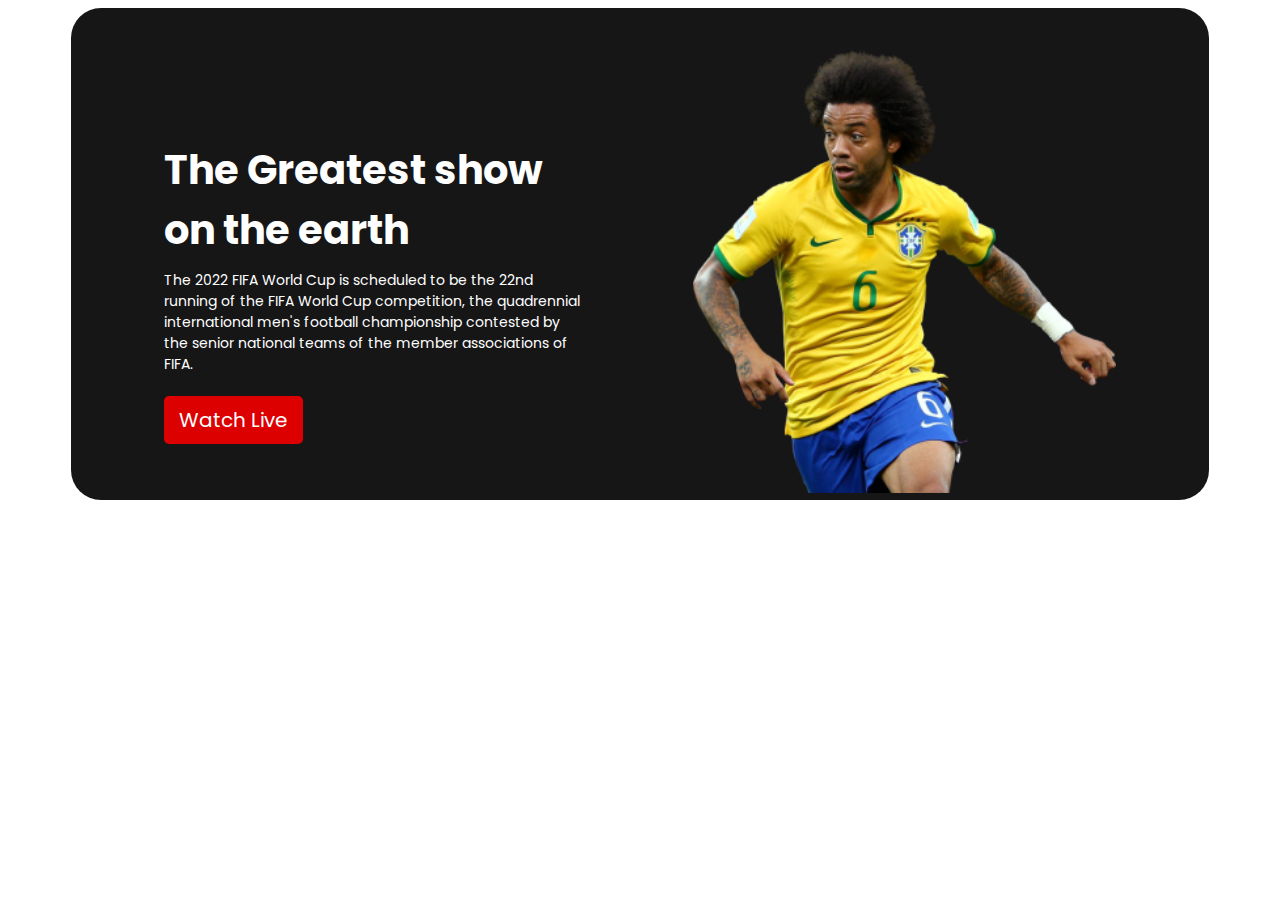
==== index.html @ 15c529ca "first commit" ====
<!DOCTYPE html>
<html lang="en">
<head>
    <meta charset="UTF-8">
    <meta http-equiv="X-UA-Compatible" content="IE=edge">
    <meta name="viewport" content="width=device-width, initial-scale=1.0">
    <title>World Cup 22</title>
    <!-- Font awesome -->
    <link rel="stylesheet" href="https://cdnjs.cloudflare.com/ajax/libs/font-awesome/6.1.1/css/all.min.css" integrity="sha512-KfkfwYDsLkIlwQp6LFnl8zNdLGxu9YAA1QvwINks4PhcElQSvqcyVLLD9aMhXd13uQjoXtEKNosOWaZqXgel0g==" crossorigin="anonymous" referrerpolicy="no-referrer" />
    <!-- Google Fonts -->
    <link rel="preconnect" href="https://fonts.googleapis.com">
    <link rel="preconnect" href="https://fonts.gstatic.com" crossorigin>
    <link href="https://fonts.googleapis.com/css2?family=Poppins&display=swap" rel="stylesheet">
    <!-- css -->
    <link rel="stylesheet" href="style.css">
</head>
<body>
    <!-- header -->
    <div class="container">
        <header>
            <div class="header-details">
                <h1>The Greatest show on the earth</h1>
                <p>The 2022 FIFA World Cup is scheduled to be the 22nd running of the FIFA World Cup competition, the quadrennial international men's football championship contested by the senior national teams of the member associations of FIFA. </p>
                <a href="">Watch Live <i class="fa-solid fa-angle-right"></i></a>
            </div>
            <div class="header-img">
                <img src="images/Banner Image.png" alt="">
            </div>
        </header>
    </div>
</body>
</html>
---- style.css ----
/* common codes start */
body{
    font-family: 'Poppins', sans-serif;
}
.container{
    width: 90%;
    margin: auto;
}
/* common codes end */



/*-----------------
    header starts
--------------------*/
header{
    background: #161616;
    border-radius: 30px;
    display: flex;
    justify-content: space-around;
    align-items: center;
    padding: 40px;
    padding-bottom:0 ;
    margin-bottom: 100px;
}
.header-details{
    color: white;
    width: 40%;
}
.header-details h1{
    font-weight: 700;
    font-size: 40px;
    margin-bottom: 10px;
}
.header-details p{
    font-weight: 400;
    font-size: 14px;
    margin-top: 0;
    margin-bottom: 30px;
}
.header-details a{
    color: white;
    text-decoration: none;
    padding: 10px 15px;
    font-weight: 400;
    font-size: 20px;
    background: #DD0000;
    border-radius: 5px;
}
.header-img{
    width: 40%;
}
.header-img img{
    width: 100%;
}
/* header ends */
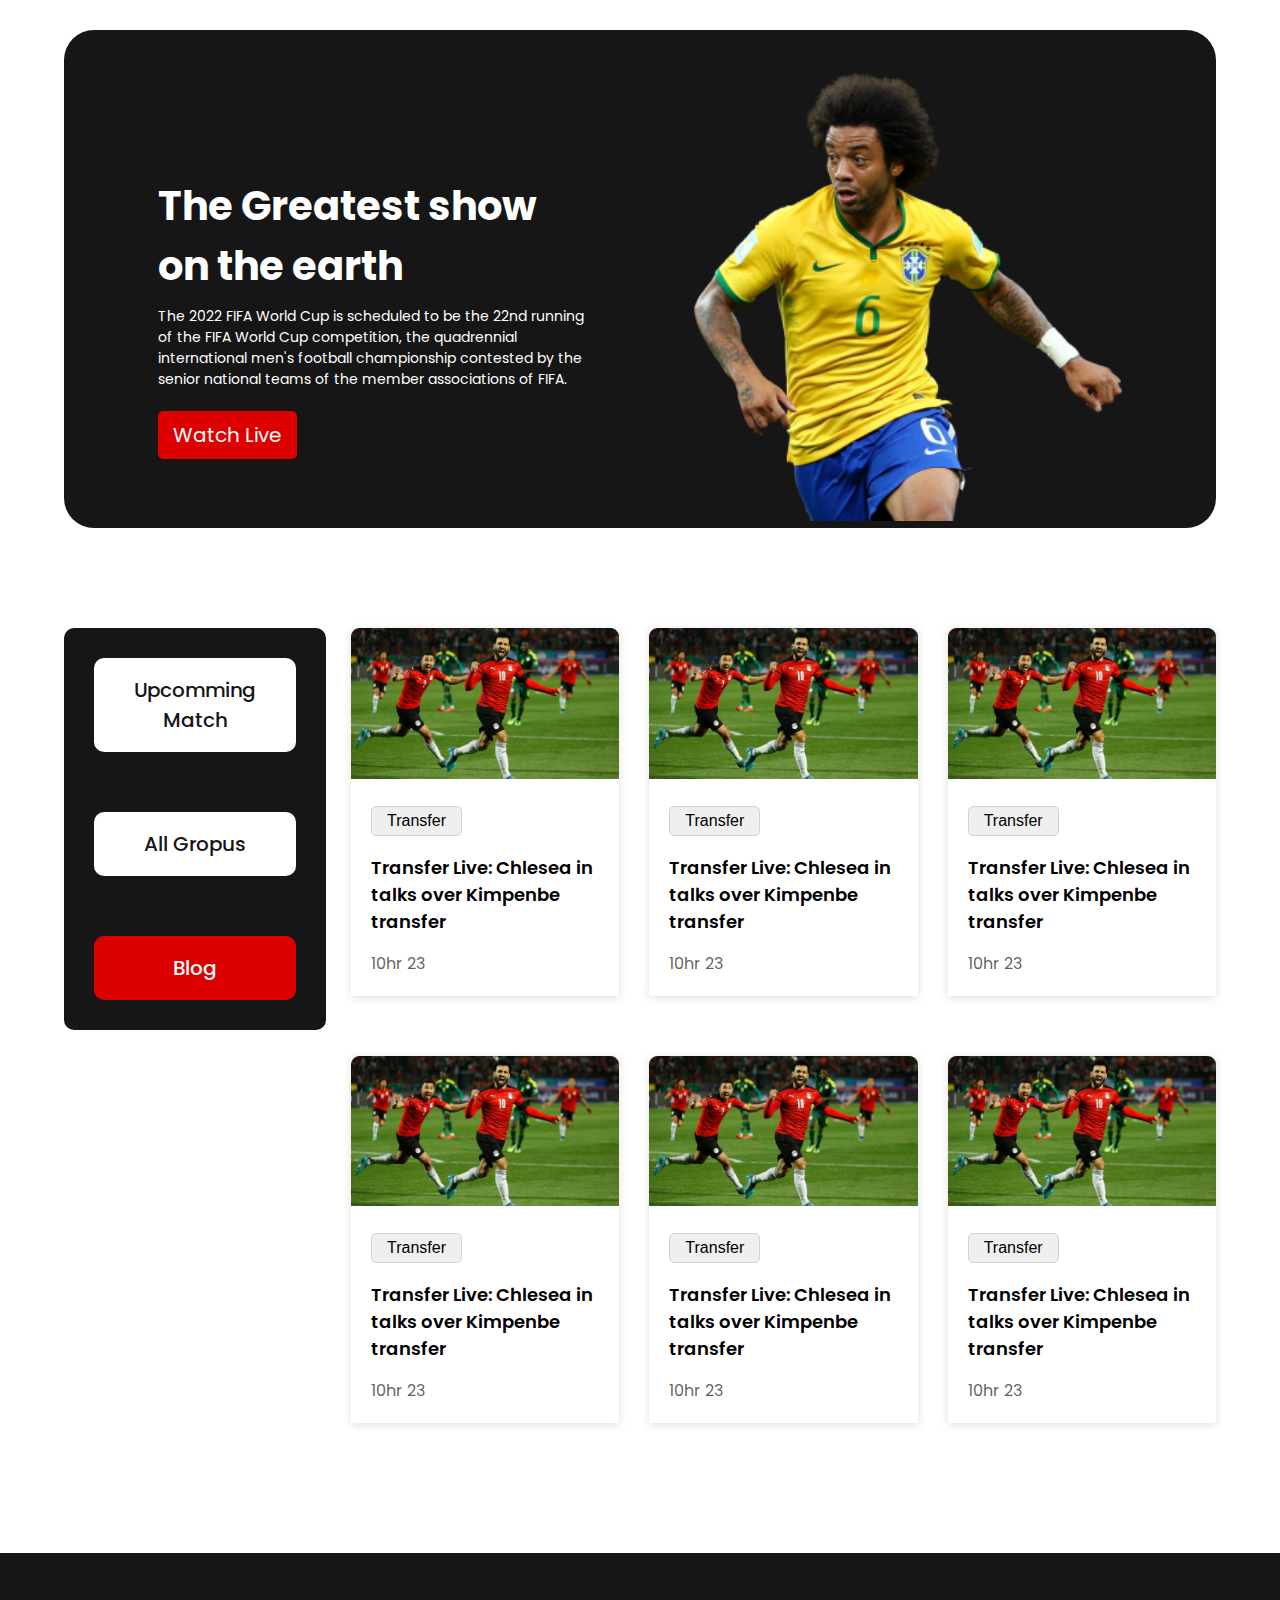
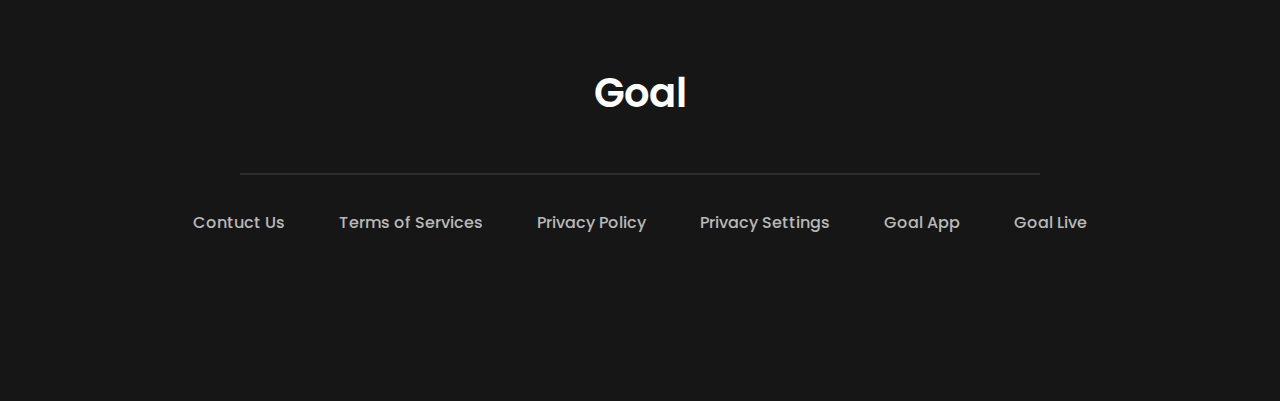
==== commit d78b28bd: "a" ====
--- a/index.html
+++ b/index.html
@@ -5,6 +5,8 @@
     <meta http-equiv="X-UA-Compatible" content="IE=edge">
     <meta name="viewport" content="width=device-width, initial-scale=1.0">
     <title>World Cup 22</title>
+    <!-- Favicon -->
+    <link rel="shortcut icon" href="https://upload.wikimedia.org/wikipedia/en/thumb/e/e3/2022_FIFA_World_Cup.svg/1200px-2022_FIFA_World_Cup.svg.png" type="image/x-icon">
     <!-- Font awesome -->
     <link rel="stylesheet" href="https://cdnjs.cloudflare.com/ajax/libs/font-awesome/6.1.1/css/all.min.css" integrity="sha512-KfkfwYDsLkIlwQp6LFnl8zNdLGxu9YAA1QvwINks4PhcElQSvqcyVLLD9aMhXd13uQjoXtEKNosOWaZqXgel0g==" crossorigin="anonymous" referrerpolicy="no-referrer" />
     <!-- Google Fonts -->
@@ -15,8 +17,8 @@
     <link rel="stylesheet" href="style.css">
 </head>
 <body>
-    <!-- header -->
     <div class="container">
+        <!-- header -->
         <header>
             <div class="header-details">
                 <h1>The Greatest show on the earth</h1>
@@ -27,6 +29,103 @@
                 <img src="images/Banner Image.png" alt="">
             </div>
         </header>
+
+
+
+        <!-- Main -->
+        <main>
+            <section class="mini-nav">
+                <a href="">Upcomming Match</a>
+                <a href="">All Gropus</a>
+                <a href="" id="active-nav">Blog</a>
+            </section>
+            <section class="blogs-container">
+                <article class="blogs">
+                    <div class="blog">
+                        <div class="blog-img">
+                            <img src="images/Blog Image.png" alt="">
+                        </div>
+                        <div class="blog-details">
+                            <button>Transfer</button>
+                            <p>Transfer Live: Chlesea in talks over Kimpenbe transfer</p>
+                            <p><span><i class="fa-regular fa-clock"></i> 10hr</span> <span><i class="fa-regular fa-message"></i> 23</span></p>
+                        </div>
+                    </div>
+                    <div class="blog">
+                        <div class="blog-img">
+                            <img src="images/Blog Image.png" alt="">
+                        </div>
+                        <div class="blog-details">
+                            <button>Transfer</button>
+                            <p>Transfer Live: Chlesea in talks over Kimpenbe transfer</p>
+                            <p><span><i class="fa-regular fa-clock"></i> 10hr</span> <span><i class="fa-regular fa-message"></i> 23</span></p>
+                        </div>
+                    </div>
+                    <div class="blog">
+                        <div class="blog-img">
+                            <img src="images/Blog Image.png" alt="">
+                        </div>
+                        <div class="blog-details">
+                            <button>Transfer</button>
+                            <p>Transfer Live: Chlesea in talks over Kimpenbe transfer</p>
+                            <p><span><i class="fa-regular fa-clock"></i> 10hr</span> <span><i class="fa-regular fa-message"></i> 23</span></p>
+                        </div>
+                    </div>
+                    <div class="blog">
+                        <div class="blog-img">
+                            <img src="images/Blog Image.png" alt="">
+                        </div>
+                        <div class="blog-details">
+                            <button>Transfer</button>
+                            <p>Transfer Live: Chlesea in talks over Kimpenbe transfer</p>
+                            <p><span><i class="fa-regular fa-clock"></i> 10hr</span> <span><i class="fa-regular fa-message"></i> 23</span></p>
+                        </div>
+                    </div>
+                    <div class="blog">
+                        <div class="blog-img">
+                            <img src="images/Blog Image.png" alt="">
+                        </div>
+                        <div class="blog-details">
+                            <button>Transfer</button>
+                            <p>Transfer Live: Chlesea in talks over Kimpenbe transfer</p>
+                            <p><span><i class="fa-regular fa-clock"></i> 10hr</span> <span><i class="fa-regular fa-message"></i> 23</span></p>
+                        </div>
+                    </div>
+                    <div class="blog">
+                        <div class="blog-img">
+                            <img src="images/Blog Image.png" alt="">
+                        </div>
+                        <div class="blog-details">
+                            <button>Transfer</button>
+                            <p>Transfer Live: Chlesea in talks over Kimpenbe transfer</p>
+                            <p><span><i class="fa-regular fa-clock"></i> 10hr</span> <span><i class="fa-regular fa-message"></i> 23</span></p>
+                        </div>
+                    </div>
+                </article>
+                <a href="">View All</a>
+            </section>
+        </main>
     </div>
+
+
+
+    <!-- Footer -->
+    <footer>
+        <h3>Goal</h3>
+        <hr>
+        <p class="footer-nav">
+            <a href="">Contuct Us</a>
+            <a href="">Terms of Services</a>
+            <a href="">Privacy Policy</a>
+            <a href="">Privacy Settings</a>
+            <a href="">Goal App</a>
+            <a href="">Goal Live</a>
+        </p>
+        <p class="social-icons">
+            <i class="fa-brands fa-facebook"></i>
+            <i class="fa-brands fa-twitter"></i>
+            <i class="fa-brands fa-youtube"></i>
+        </p>
+    </footer>
 </body>
 </html>--- a/style.css
+++ b/style.css
@@ -1,6 +1,7 @@
 /* common codes start */
 body{
     font-family: 'Poppins', sans-serif;
+    margin: 0;
 }
 .container{
     width: 90%;
@@ -22,6 +23,7 @@
     padding: 40px;
     padding-bottom:0 ;
     margin-bottom: 100px;
+    margin-top: 30px;
 }
 .header-details{
     color: white;
@@ -53,4 +55,133 @@
 .header-img img{
     width: 100%;
 }
-/* header ends */+/* header ends */
+
+
+
+/*----------------
+    Main Starts
+------------------*/
+main{
+    display: flex;
+    align-items: flex-start;
+    gap: 25px;
+}
+.mini-nav{
+    display: flex;
+    flex-direction: column;
+    background: #161616;
+    border-radius: 10px;
+    text-align: center;
+    font-weight: 500;
+    font-size: 20px;
+}
+.mini-nav a{
+    text-decoration: none;
+    padding: 17px 40px;
+    color: #161616;
+    background-color: white;
+    margin: 30px;
+    border-radius: 10px;
+}
+#active-nav{
+    background-color: #DD0000;
+    color: white;
+}
+.blogs{
+    display: grid;
+    grid-template-columns: repeat(3, 1fr);
+    gap: 30px;
+}
+.blog{
+    box-shadow: rgba(99, 99, 99, 0.2) 0px 2px 8px 0px;
+    margin-bottom: 30px;
+}
+.blog-img{}
+.blog-img img{
+    width: 100%;
+}
+.blog-details{
+    padding: 20px;
+}
+.blog-details button{
+    font-weight: 500;
+    font-size: 16px;
+    padding: 5px 15px;
+    border-radius: 5px;
+    border: 0.5px solid lightgray;
+    cursor: pointer;
+}
+.blog-details p{
+    margin-bottom: 0;
+}
+.blog-details p:nth-child(2){
+    font-weight: 600;
+    font-size: 18px;
+}
+.blog-details p:nth-child(3){
+    color: rgba(22, 22, 22, 0.7);
+    font-weight: 400;
+    font-size: 16px;
+}
+.blogs-container{
+    margin-bottom: 100px;
+}
+.blogs-container a{
+    text-decoration: none;
+    font-weight: 400;
+    font-size: 20px;
+    color: #FFFFFF;
+    background: #DD0000;
+    border-radius: 5px;
+    padding: 12px 30px;
+    display: none;
+}
+/* Main Starts */
+
+
+
+/*------------------
+    Footer starts
+--------------------*/
+footer{
+    background-color: #161616;
+    color: white;
+    text-align: center;
+    padding: 70px;
+}
+footer h3{
+    font-weight: 600;
+    font-size: 40px;
+    margin-bottom: 50px;
+}
+hr{
+    width: 70%;
+    margin-top: 0;
+    margin-bottom: 35px;
+    border: 1px solid rgba(255, 255, 255, 0.1);
+}
+.footer-nav{
+    margin-bottom: 50px;
+}
+.footer-nav a{
+    padding-top:15px ;
+    color: #B9B9B9;
+    text-decoration: none;
+    margin: 0 25px;
+    color: #B9B9B9;
+    font-weight: 500;
+    font-size: 16px;
+}
+.social-icons i{
+    margin: 0 25px;
+    color: #B9B9B9;
+    font-weight: 500;
+    font-size: 20px;
+    cursor: pointer;
+    transition: transform 0.4s;
+}
+.social-icons i:hover{
+    transform: scale(1.5);
+}
+/* Footer ends */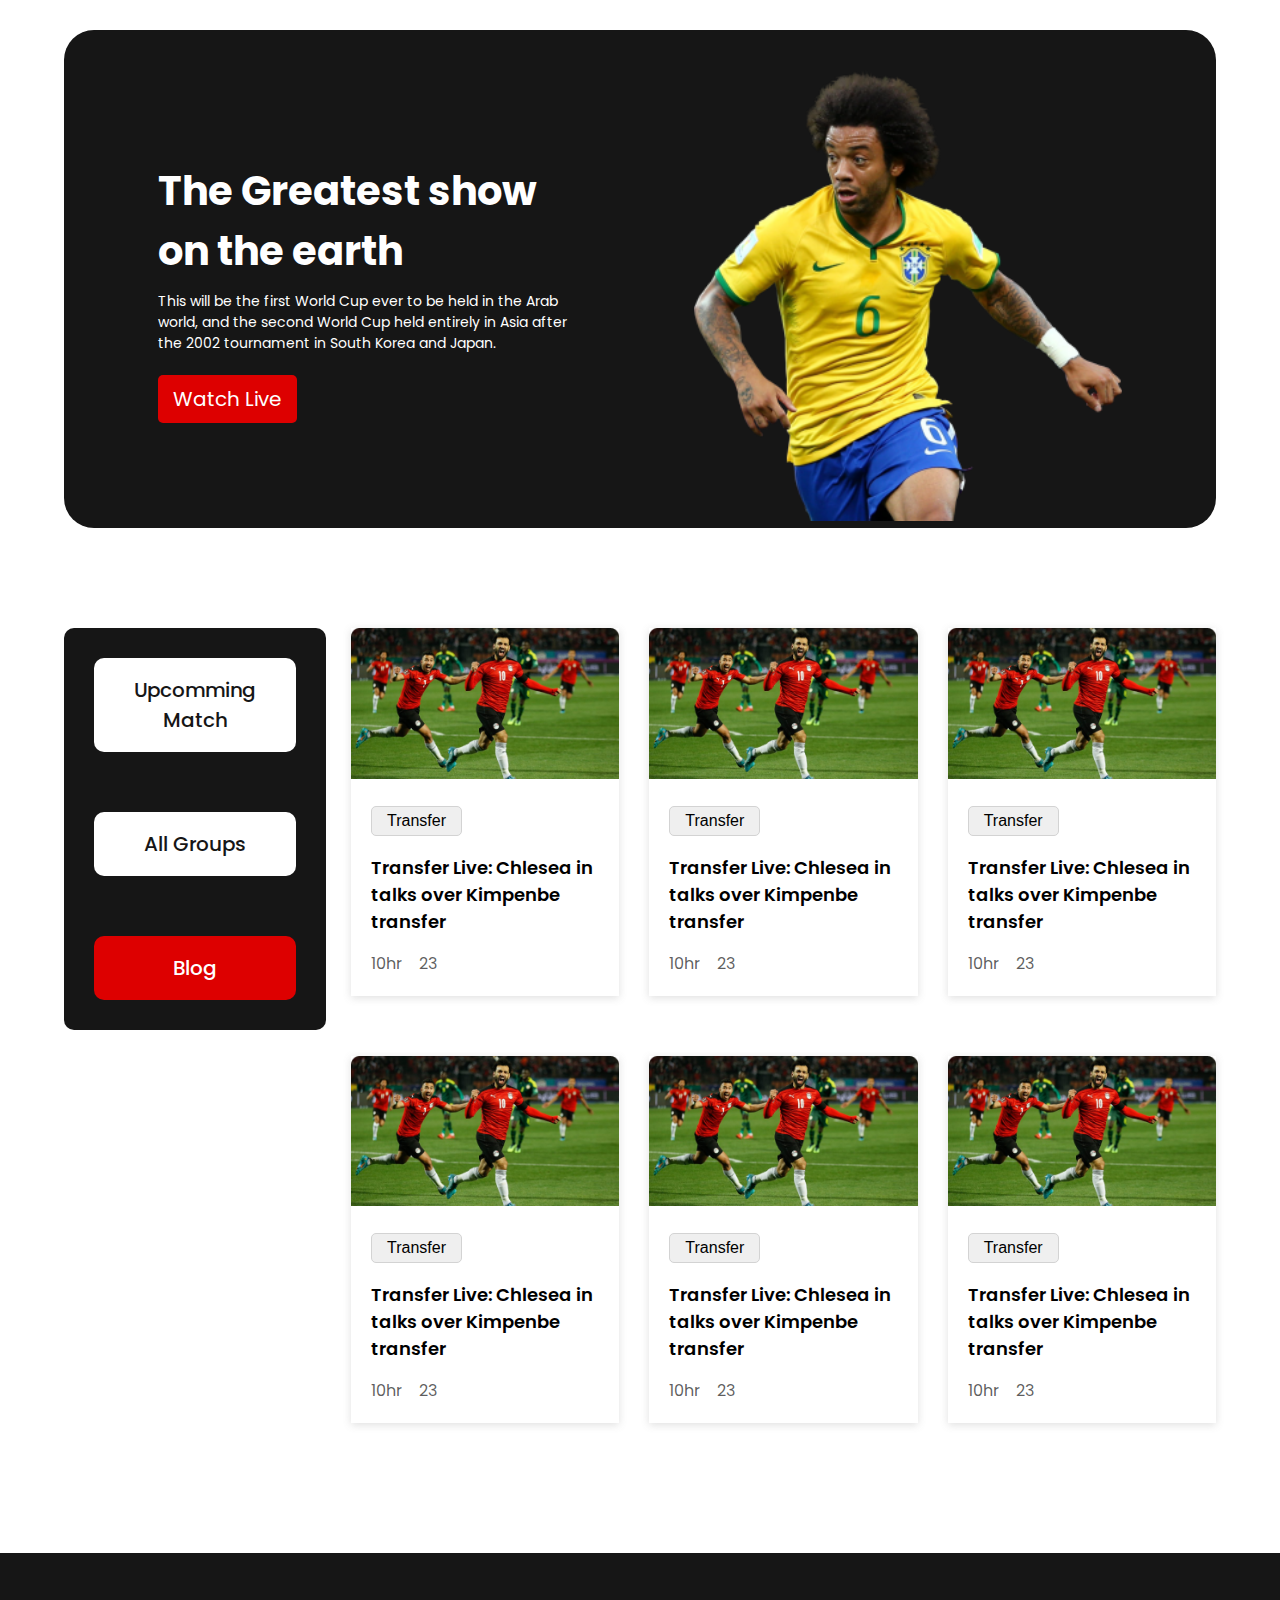
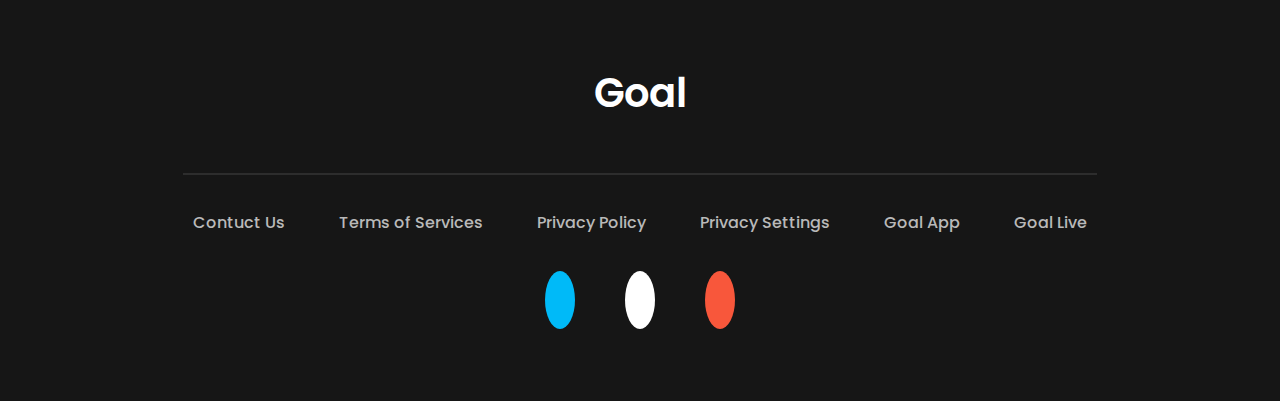
==== commit 903360a5: "done" ====
--- a/index.html
+++ b/index.html
@@ -22,7 +22,9 @@
         <header>
             <div class="header-details">
                 <h1>The Greatest show on the earth</h1>
-                <p>The 2022 FIFA World Cup is scheduled to be the 22nd running of the FIFA World Cup competition, the quadrennial international men's football championship contested by the senior national teams of the member associations of FIFA. </p>
+                <div class="header-ellipsis">
+                    <p>This will be the first World Cup ever to be held in the Arab world, and the second World Cup held entirely in Asia after the 2002 tournament in South Korea and Japan.</p>
+                </div>
                 <a href="">Watch Live <i class="fa-solid fa-angle-right"></i></a>
             </div>
             <div class="header-img">
@@ -36,7 +38,7 @@
         <main>
             <section class="mini-nav">
                 <a href="">Upcomming Match</a>
-                <a href="">All Gropus</a>
+                <a href="">All Groups</a>
                 <a href="" id="active-nav">Blog</a>
             </section>
             <section class="blogs-container">
@@ -48,7 +50,7 @@
                         <div class="blog-details">
                             <button>Transfer</button>
                             <p>Transfer Live: Chlesea in talks over Kimpenbe transfer</p>
-                            <p><span><i class="fa-regular fa-clock"></i> 10hr</span> <span><i class="fa-regular fa-message"></i> 23</span></p>
+                            <p><span><i class="fa-regular fa-clock"></i> 10hr</span>&nbsp;&nbsp;&nbsp;<span><i class="fa-regular fa-message"></i> 23</span></p>
                         </div>
                     </div>
                     <div class="blog">
@@ -58,7 +60,7 @@
                         <div class="blog-details">
                             <button>Transfer</button>
                             <p>Transfer Live: Chlesea in talks over Kimpenbe transfer</p>
-                            <p><span><i class="fa-regular fa-clock"></i> 10hr</span> <span><i class="fa-regular fa-message"></i> 23</span></p>
+                            <p><span><i class="fa-regular fa-clock"></i> 10hr</span>&nbsp;&nbsp;&nbsp;<span><i class="fa-regular fa-message"></i> 23</span></p>
                         </div>
                     </div>
                     <div class="blog">
@@ -68,7 +70,7 @@
                         <div class="blog-details">
                             <button>Transfer</button>
                             <p>Transfer Live: Chlesea in talks over Kimpenbe transfer</p>
-                            <p><span><i class="fa-regular fa-clock"></i> 10hr</span> <span><i class="fa-regular fa-message"></i> 23</span></p>
+                            <p><span><i class="fa-regular fa-clock"></i> 10hr</span>&nbsp;&nbsp;&nbsp;<span><i class="fa-regular fa-message"></i> 23</span></p>
                         </div>
                     </div>
                     <div class="blog">
@@ -78,27 +80,27 @@
                         <div class="blog-details">
                             <button>Transfer</button>
                             <p>Transfer Live: Chlesea in talks over Kimpenbe transfer</p>
-                            <p><span><i class="fa-regular fa-clock"></i> 10hr</span> <span><i class="fa-regular fa-message"></i> 23</span></p>
+                            <p><span><i class="fa-regular fa-clock"></i> 10hr</span>&nbsp;&nbsp;&nbsp;<span><i class="fa-regular fa-message"></i> 23</span></p>
                         </div>
                     </div>
-                    <div class="blog">
+                    <div class="blog hidden-for-tablet">
                         <div class="blog-img">
                             <img src="images/Blog Image.png" alt="">
                         </div>
                         <div class="blog-details">
                             <button>Transfer</button>
                             <p>Transfer Live: Chlesea in talks over Kimpenbe transfer</p>
-                            <p><span><i class="fa-regular fa-clock"></i> 10hr</span> <span><i class="fa-regular fa-message"></i> 23</span></p>
+                            <p><span><i class="fa-regular fa-clock"></i> 10hr</span>&nbsp;&nbsp;&nbsp;<span><i class="fa-regular fa-message"></i> 23</span></p>
                         </div>
                     </div>
-                    <div class="blog">
+                    <div class="blog hidden-for-tablet">
                         <div class="blog-img">
                             <img src="images/Blog Image.png" alt="">
                         </div>
                         <div class="blog-details">
                             <button>Transfer</button>
                             <p>Transfer Live: Chlesea in talks over Kimpenbe transfer</p>
-                            <p><span><i class="fa-regular fa-clock"></i> 10hr</span> <span><i class="fa-regular fa-message"></i> 23</span></p>
+                            <p><span><i class="fa-regular fa-clock"></i> 10hr</span>&nbsp;&nbsp;&nbsp;<span><i class="fa-regular fa-message"></i> 23</span></p>
                         </div>
                     </div>
                 </article>
@@ -122,9 +124,9 @@
             <a href="">Goal Live</a>
         </p>
         <p class="social-icons">
-            <i class="fa-brands fa-facebook"></i>
+            <i class="fa-brands fa-facebook-f"></i>
             <i class="fa-brands fa-twitter"></i>
-            <i class="fa-brands fa-youtube"></i>
+            <i class="fa-brands fa-google-plus-g"></i>
         </p>
     </footer>
 </body>
--- a/style.css
+++ b/style.css
@@ -28,6 +28,7 @@
 .header-details{
     color: white;
     width: 40%;
+    padding-bottom: 50px;
 }
 .header-details h1{
     font-weight: 700;
@@ -83,10 +84,17 @@
     background-color: white;
     margin: 30px;
     border-radius: 10px;
+    transition: transform 0.4s;
+}
+.mini-nav a:hover{
+    transform: scale(1.2);
 }
 #active-nav{
     background-color: #DD0000;
     color: white;
+}
+.blogs-container{
+    margin-bottom: 100px;
 }
 .blogs{
     display: grid;
@@ -97,7 +105,6 @@
     box-shadow: rgba(99, 99, 99, 0.2) 0px 2px 8px 0px;
     margin-bottom: 30px;
 }
-.blog-img{}
 .blog-img img{
     width: 100%;
 }
@@ -111,6 +118,10 @@
     border-radius: 5px;
     border: 0.5px solid lightgray;
     cursor: pointer;
+    transition: box-shadow 0.4s;
+}
+.blog-details button:hover{
+    box-shadow: rgba(0, 0, 0, 0.35) 0px 5px 15px;
 }
 .blog-details p{
     margin-bottom: 0;
@@ -123,9 +134,6 @@
     color: rgba(22, 22, 22, 0.7);
     font-weight: 400;
     font-size: 16px;
-}
-.blogs-container{
-    margin-bottom: 100px;
 }
 .blogs-container a{
     text-decoration: none;
@@ -156,7 +164,7 @@
     margin-bottom: 50px;
 }
 hr{
-    width: 70%;
+    width: 80%;
     margin-top: 0;
     margin-bottom: 35px;
     border: 1px solid rgba(255, 255, 255, 0.1);
@@ -165,17 +173,16 @@
     margin-bottom: 50px;
 }
 .footer-nav a{
-    padding-top:15px ;
     color: #B9B9B9;
     text-decoration: none;
     margin: 0 25px;
+    margin-top:15px ;
     color: #B9B9B9;
     font-weight: 500;
     font-size: 16px;
 }
 .social-icons i{
     margin: 0 25px;
-    color: #B9B9B9;
     font-weight: 500;
     font-size: 20px;
     cursor: pointer;
@@ -184,4 +191,131 @@
 .social-icons i:hover{
     transform: scale(1.5);
 }
-/* Footer ends */+.fa-brands{
+    border-radius: 50%;
+    padding: 15px;
+}
+.fa-facebook-f{
+    background-color: rgb(0, 186, 248);
+}
+.fa-twitter{
+    color: rgb(0, 186, 248);
+    background-color: #fff;
+}
+.fa-google-plus-g{
+    background-color: rgb(248, 87, 59);
+}
+
+/* Footer ends */
+
+
+
+/*-----------------
+    Media Queries 
+--------------------*/
+
+/*----------- Tablet---------- */
+@media only screen and (max-width:992px) {
+    .header-details{
+        width: 50%;
+    }
+    .header-details h1{
+        font-size: 30px;
+    }
+    .header-details a{
+        font-size: 15px;
+    }
+    .header-details p{
+        font-size: 14px;
+        overflow: hidden;
+        text-overflow: ellipsis;
+        display: -webkit-box;
+        -webkit-line-clamp: 2;
+        -webkit-box-orient: vertical;
+    }
+    
+    main{
+        flex-direction: column;
+        align-items: center;
+    }
+    .mini-nav{
+        width: 100%;
+        flex-direction: row;
+        justify-content: space-between;
+    }
+    .mini-nav a{
+        padding: 8px 18px;
+        margin-top: 30px;
+        margin-bottom: 30px;
+        border-radius: 10px;
+    }
+    .blogs{
+        grid-template-columns: repeat(2, 1fr);
+    }
+    .hidden-for-tablet{
+        display: none;
+    }
+    .blogs-container a{
+        display: inline-block;
+        margin-left: 40%;
+    }
+
+    .social-icons i{
+        margin: 0 15px;
+    }
+}
+
+
+
+/* ----------------Mobile--------------- */
+@media only screen and (max-width:576px) {
+    header{
+        flex-direction: column;
+        text-align: center;
+        margin-bottom: 30px;
+    }
+    .header-details{
+        width: 100%;
+    }
+    .header-details h1{
+        font-size: 22px;
+    }
+    .header-img{
+        width: 100%;
+    }
+
+    
+    .mini-nav{
+        flex-direction: column;
+    }
+    .blogs-container{
+        margin-bottom: 30px;
+    }
+    .blogs{
+        grid-template-columns: repeat(1, 1fr);
+    }
+    .hidden-for-tablet{
+        display: block;
+    }
+    .blogs-container a{
+        display: none;
+    }
+    
+
+    footer h3{
+        font-size: 22px;
+        margin-bottom: 20px;
+    }
+    hr{
+        margin-bottom: 20px;
+    }
+    footer p{
+        font-size: 14px;
+    }
+    .footer-nav{
+        display: flex;
+        flex-direction: column;
+        margin-bottom: 25px;
+    }
+    
+}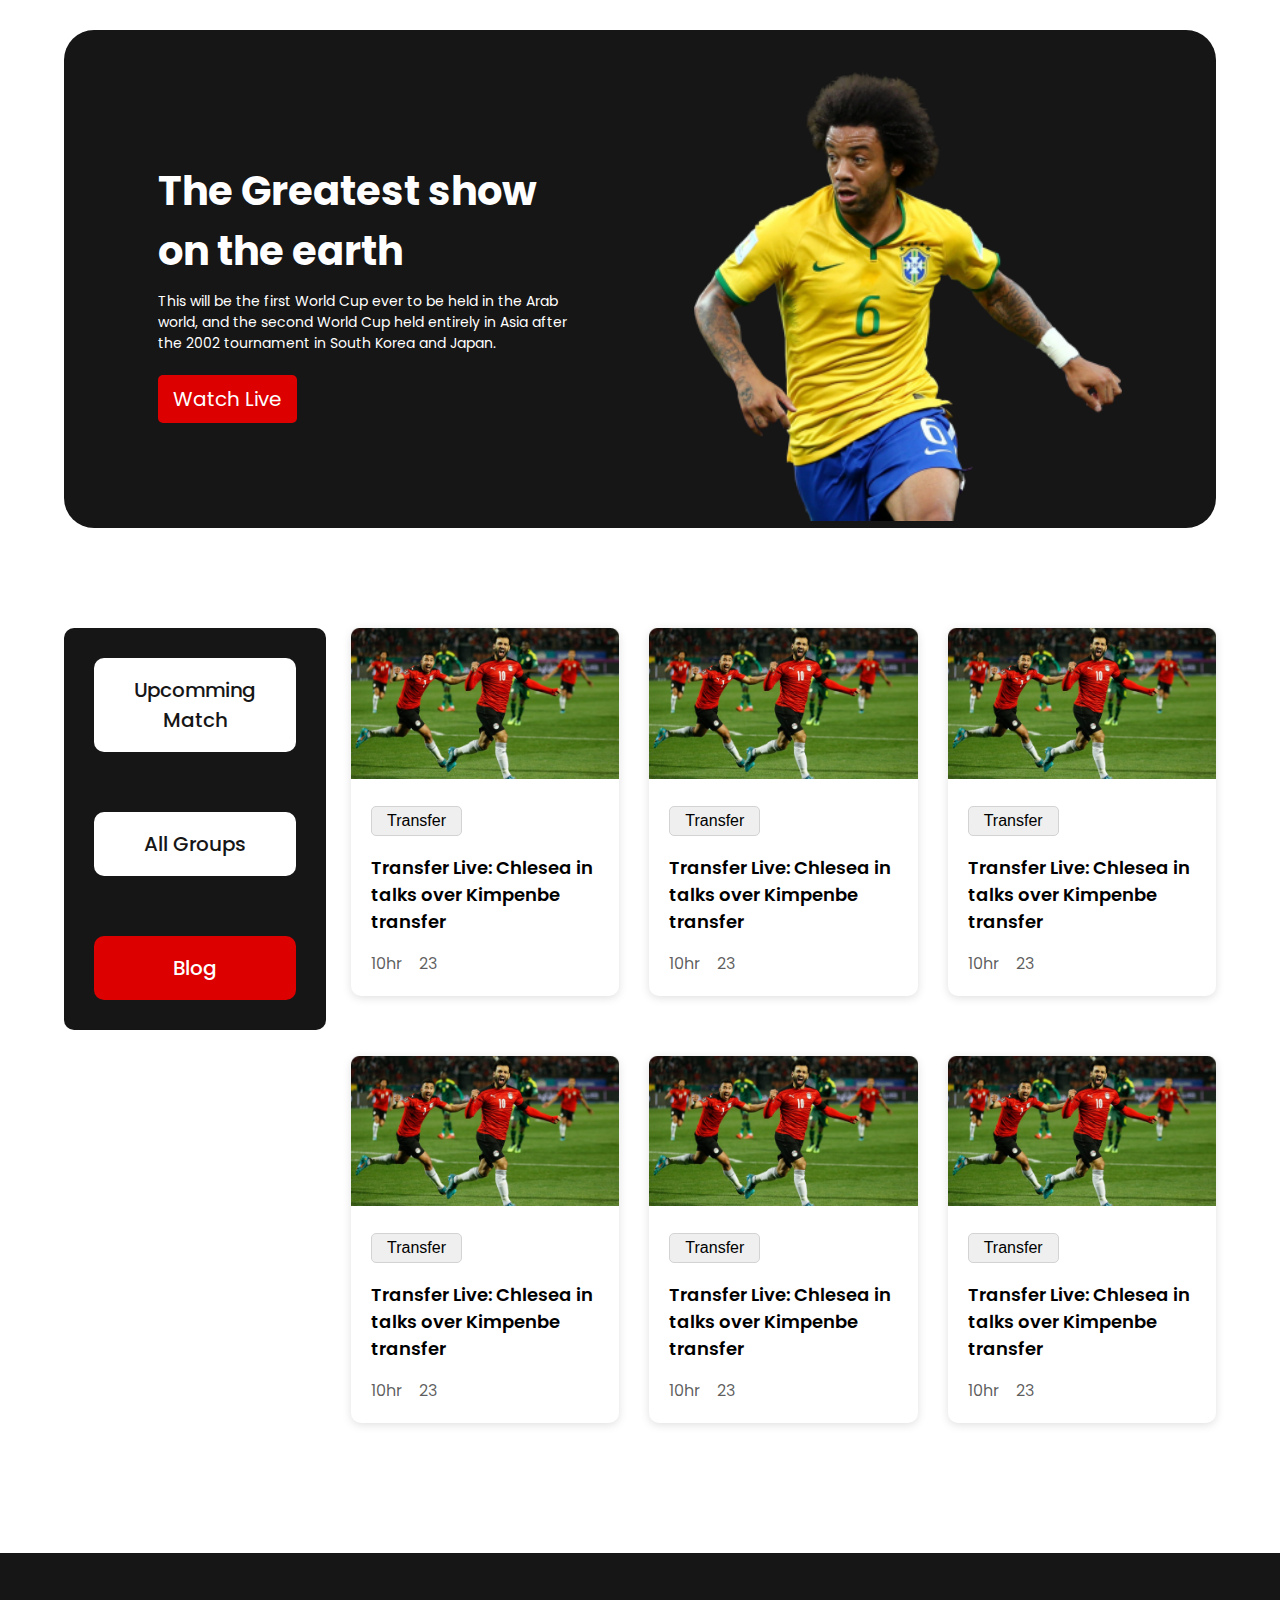
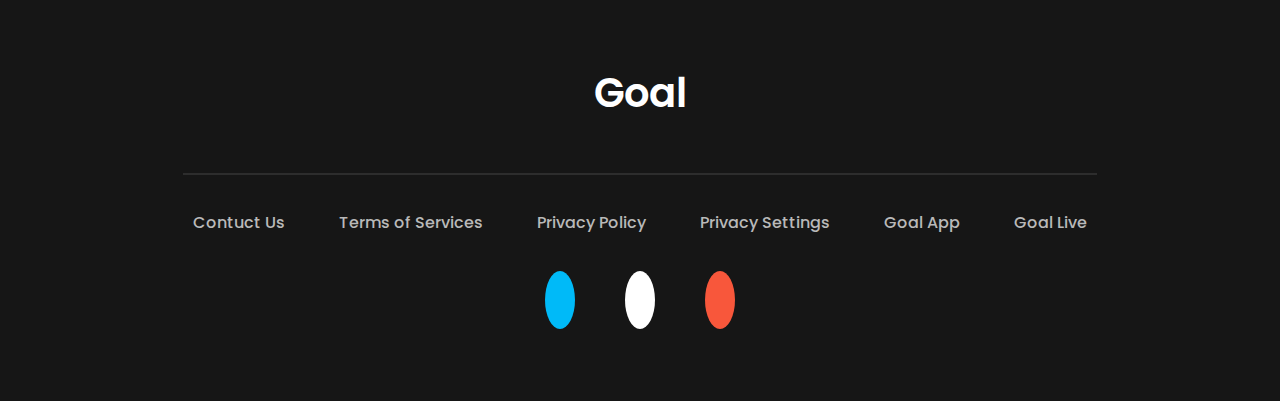
==== commit 01961306: "All Done" ====
--- a/index.html
+++ b/index.html
@@ -14,7 +14,7 @@
     <link rel="preconnect" href="https://fonts.gstatic.com" crossorigin>
     <link href="https://fonts.googleapis.com/css2?family=Poppins&display=swap" rel="stylesheet">
     <!-- css -->
-    <link rel="stylesheet" href="style.css">
+    <link rel="stylesheet" href="styles/style.css">
 </head>
 <body>
     <div class="container">
@@ -37,9 +37,9 @@
         <!-- Main -->
         <main>
             <section class="mini-nav">
-                <a href="">Upcomming Match</a>
+                <a href="index2.html">Upcomming Match</a>
                 <a href="">All Groups</a>
-                <a href="" id="active-nav">Blog</a>
+                <a href="index.html" id="active-nav">Blog</a>
             </section>
             <section class="blogs-container">
                 <article class="blogs">
@@ -104,7 +104,7 @@
                         </div>
                     </div>
                 </article>
-                <a href="">View All</a>
+                <a href="" class="hidden-btn">View All</a>
             </section>
         </main>
     </div>
--- a/styles/style.css
+++ b/styles/style.css
@@ -0,0 +1,326 @@
+/* common codes start */
+body{
+    font-family: 'Poppins', sans-serif;
+    margin: 0;
+}
+.container{
+    width: 90%;
+    margin: auto;
+}
+/* common codes end */
+
+
+
+/*-----------------
+    header starts
+--------------------*/
+header{
+    background: #161616;
+    border-radius: 30px;
+    display: flex;
+    justify-content: space-around;
+    align-items: center;
+    padding: 40px;
+    padding-bottom:0 ;
+    margin-bottom: 100px;
+    margin-top: 30px;
+}
+.header-details{
+    color: white;
+    width: 40%;
+    padding-bottom: 50px;
+}
+.header-details h1{
+    font-weight: 700;
+    font-size: 40px;
+    margin-bottom: 10px;
+}
+.header-details p{
+    font-weight: 400;
+    font-size: 14px;
+    margin-top: 0;
+    margin-bottom: 30px;
+}
+.header-details a{
+    color: white;
+    text-decoration: none;
+    padding: 10px 15px;
+    font-weight: 400;
+    font-size: 20px;
+    background: #DD0000;
+    border-radius: 5px;
+}
+.header-img{
+    width: 40%;
+}
+.header-img img{
+    width: 100%;
+}
+/* header ends */
+
+
+
+/*----------------
+    Main Starts
+------------------*/
+main{
+    display: flex;
+    align-items: flex-start;
+    gap: 25px;
+}
+.mini-nav{
+    display: flex;
+    flex-direction: column;
+    background: #161616;
+    border-radius: 10px;
+    text-align: center;
+    font-weight: 500;
+    font-size: 20px;
+}
+.mini-nav a{
+    text-decoration: none;
+    padding: 17px 40px;
+    color: #161616;
+    background-color: white;
+    margin: 30px;
+    border-radius: 10px;
+    transition: transform 0.4s;
+}
+.mini-nav a:hover{
+    transform: scale(1.2);
+}
+#active-nav{
+    background-color: #DD0000;
+    color: white;
+}
+.blogs-container{
+    margin-bottom: 100px;
+}
+.blogs{
+    display: grid;
+    grid-template-columns: repeat(3, 1fr);
+    gap: 30px;
+}
+.blog{
+    border-radius: 10px;
+    box-shadow: rgba(99, 99, 99, 0.2) 0px 2px 8px 0px;
+    margin-bottom: 30px;
+}
+.blog-img img{
+    width: 100%;
+}
+.blog-details{
+    padding: 20px;
+}
+.blog-details button{
+    font-weight: 500;
+    font-size: 16px;
+    padding: 5px 15px;
+    border-radius: 5px;
+    border: 0.5px solid lightgray;
+    cursor: pointer;
+    transition: box-shadow 0.4s;
+}
+.blog-details button:hover{
+    box-shadow: rgba(0, 0, 0, 0.35) 0px 5px 15px;
+}
+.blog-details p{
+    margin-bottom: 0;
+}
+.blog-details p:nth-child(2){
+    font-weight: 600;
+    font-size: 18px;
+}
+.blog-details p:nth-child(3){
+    color: rgba(22, 22, 22, 0.7);
+    font-weight: 400;
+    font-size: 16px;
+}
+.hidden-btn{
+    text-decoration: none;
+    font-weight: 400;
+    font-size: 20px;
+    color: #FFFFFF;
+    background: #DD0000;
+    border-radius: 5px;
+    padding: 12px 30px;
+    display: none;
+}
+/* Main ends */
+
+
+
+/*------------------
+    Footer starts
+--------------------*/
+footer{
+    background-color: #161616;
+    color: white;
+    text-align: center;
+    padding: 70px;
+}
+footer h3{
+    font-weight: 600;
+    font-size: 40px;
+    margin-bottom: 50px;
+}
+hr{
+    width: 80%;
+    margin-top: 0;
+    margin-bottom: 35px;
+    border: 1px solid rgba(255, 255, 255, 0.1);
+}
+.footer-nav{
+    margin-bottom: 50px;
+}
+.footer-nav a{
+    color: #B9B9B9;
+    text-decoration: none;
+    margin: 0 25px;
+    margin-top:15px ;
+    color: #B9B9B9;
+    font-weight: 500;
+    font-size: 16px;
+}
+.social-icons i{
+    margin: 0 25px;
+    font-weight: 500;
+    font-size: 20px;
+    cursor: pointer;
+    transition: transform 0.4s;
+}
+.social-icons i:hover{
+    transform: scale(1.5);
+}
+.fa-brands{
+    border-radius: 50%;
+    padding: 15px;
+}
+.fa-facebook-f{
+    background-color: rgb(0, 186, 248);
+}
+.fa-twitter{
+    color: rgb(0, 186, 248);
+    background-color: #fff;
+}
+.fa-google-plus-g{
+    background-color: rgb(248, 87, 59);
+}
+
+/* Footer ends */
+
+
+
+/*-----------------
+    Media Queries 
+--------------------*/
+
+/*----------- Tablet---------- */
+@media only screen and (max-width:992px) {
+    .header-details{
+        width: 50%;
+    }
+    .header-details h1{
+        font-size: 30px;
+    }
+    .header-details a{
+        font-size: 15px;
+    }
+    .header-details p{
+        font-size: 14px;
+        overflow: hidden;
+        text-overflow: ellipsis;
+        display: -webkit-box;
+        -webkit-line-clamp: 2;
+        -webkit-box-orient: vertical;
+    }
+    
+    main{
+        flex-direction: column;
+        align-items: center;
+    }
+    .mini-nav{
+        width: 100%;
+        flex-direction: row;
+        justify-content: space-between;
+    }
+    .mini-nav a{
+        padding: 8px 18px;
+        margin-top: 30px;
+        margin-bottom: 30px;
+        border-radius: 10px;
+    }
+    .mini-nav a:hover{
+        transform: scale(1);
+    }
+    .blogs{
+        grid-template-columns: repeat(2, 1fr);
+    }
+    .hidden-for-tablet{
+        display: none;
+    }
+    .hidden-btn{
+        display: inline-block;
+        margin-left: 40%;
+    }
+
+    .social-icons i{
+        margin: 0 15px;
+    }
+}
+
+
+
+/* ----------------Mobile--------------- */
+@media only screen and (max-width:576px) {
+    header{
+        flex-direction: column;
+        text-align: center;
+        margin-bottom: 30px;
+    }
+    .header-details{
+        width: 100%;
+    }
+    .header-details h1{
+        font-size: 22px;
+    }
+    .header-img{
+        width: 100%;
+    }
+
+    
+    .mini-nav{
+        flex-direction: column;
+    }
+    
+    .blogs-container{
+        margin-bottom: 30px;
+    }
+    .blogs{
+        grid-template-columns: repeat(1, 1fr);
+    }
+    .hidden-for-tablet{
+        display: block;
+    }
+    .hidden-btn{
+        display: none;
+    }
+    
+
+    footer h3{
+        font-size: 22px;
+        margin-bottom: 20px;
+    }
+    hr{
+        margin-bottom: 20px;
+    }
+    footer p{
+        font-size: 14px;
+    }
+    .footer-nav{
+        display: flex;
+        flex-direction: column;
+        margin-bottom: 25px;
+    }
+    
+}